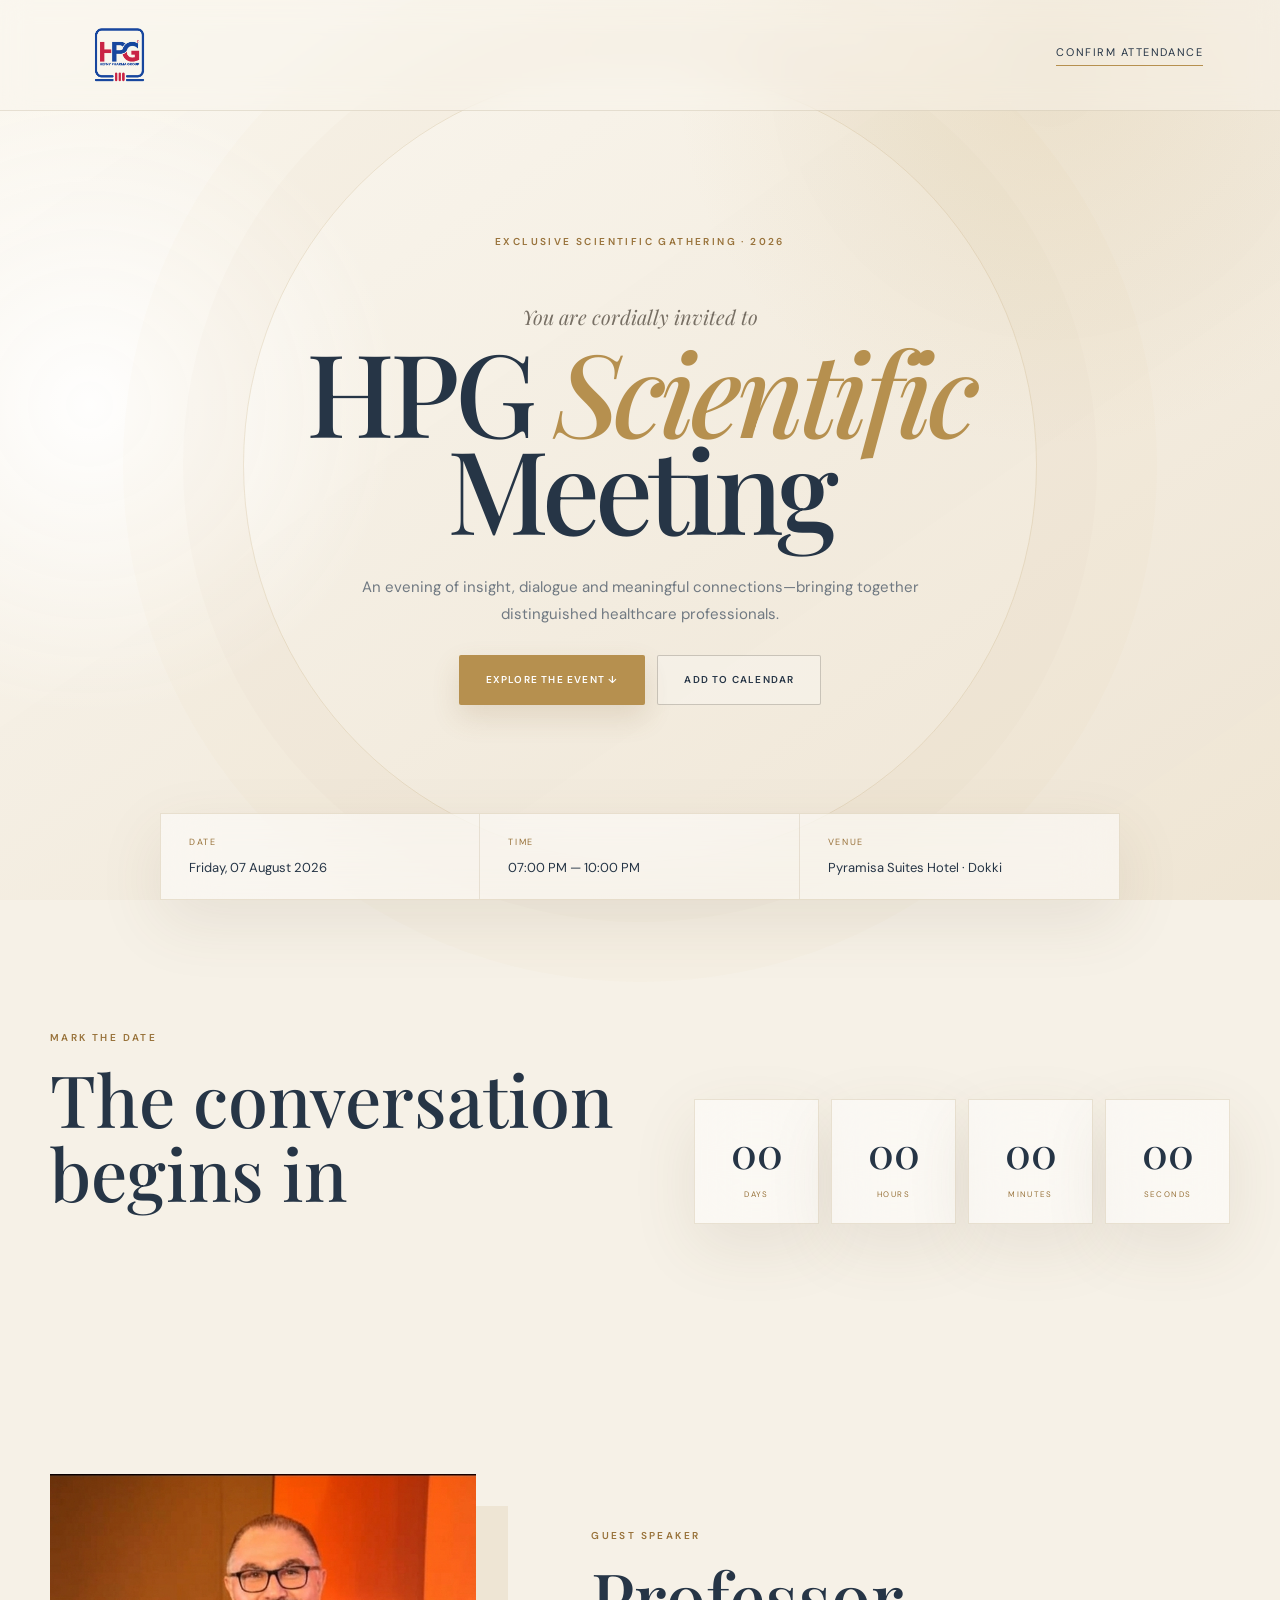
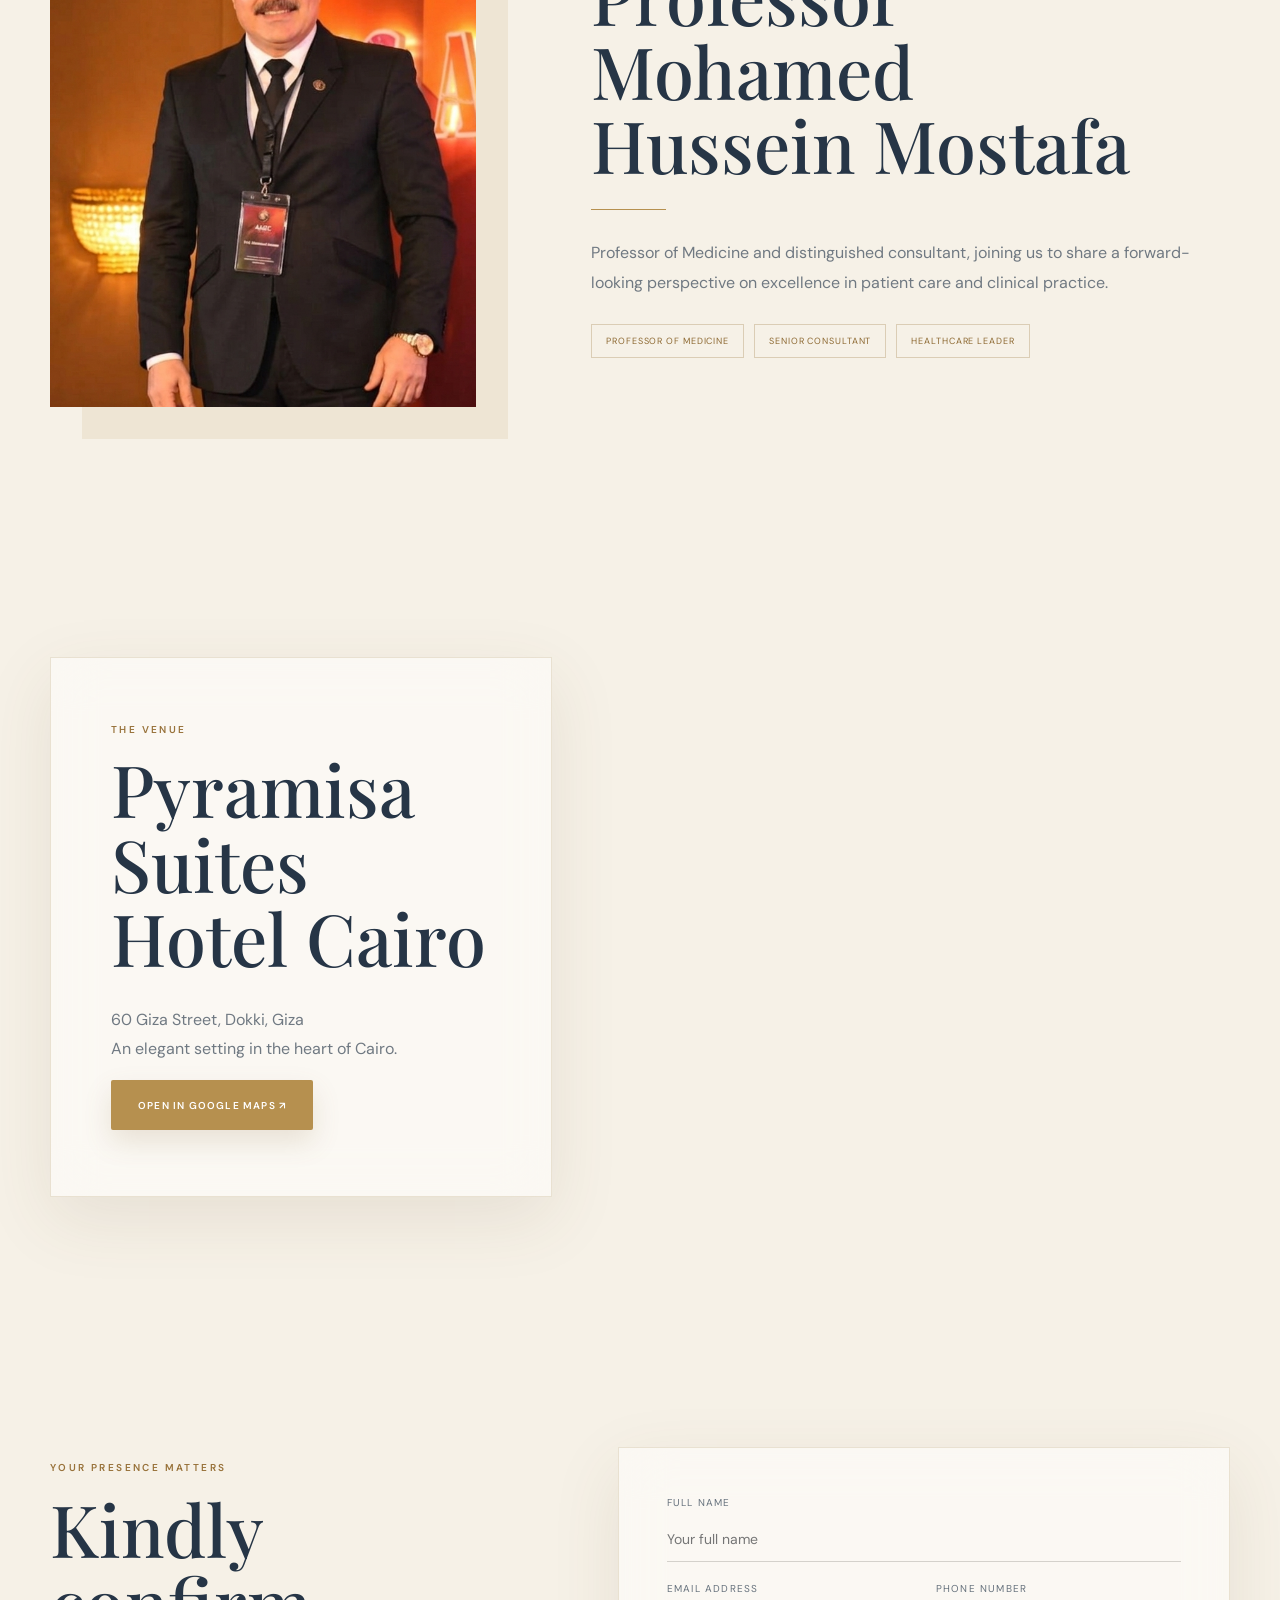
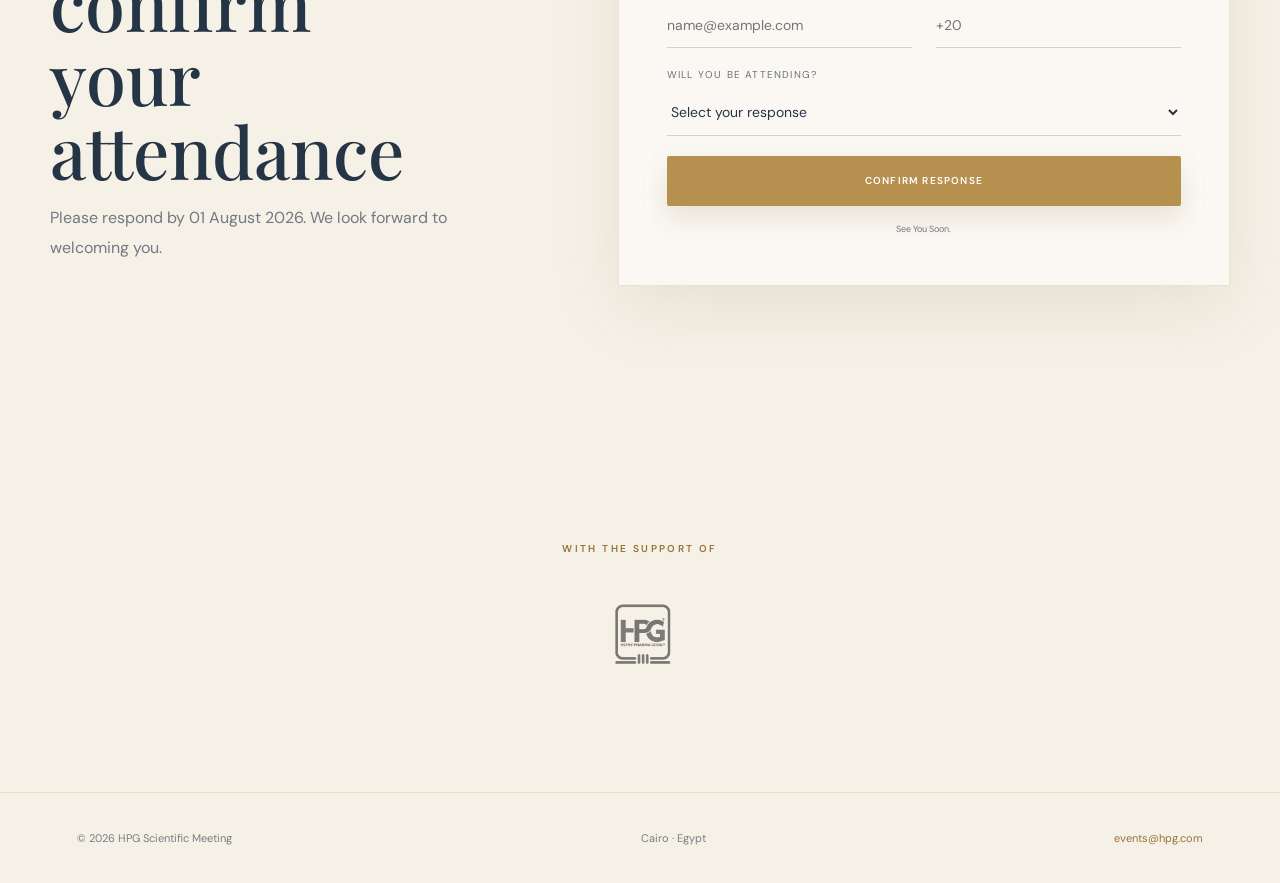
==== HPG-Scientific-Meeting/index.html @ b5c5532f "Add files via upload" ====
<!doctype html>
<html lang="en">
<head>
  <meta charset="UTF-8">
  <meta name="viewport" content="width=device-width,initial-scale=1">
  <meta name="description" content="HPG Scientific Meeting invitation">
  <title>HPG Scientific Meeting</title>
  <link rel="icon" href="assets/favicon.png">
  <link rel="preconnect" href="https://fonts.googleapis.com">
  <link rel="preconnect" href="https://fonts.gstatic.com" crossorigin>
  <link href="https://fonts.googleapis.com/css2?family=DM+Sans:wght@300;400;500;600&family=Playfair+Display:ital,wght@0,500;1,500&display=swap" rel="stylesheet">
  <link rel="stylesheet" href="style.css">
</head>
<body>
  <video autoplay muted loop playsinline id="bg-video" poster="assets/video-poster.jpg"><source src="assets/background.mp4" type="video/mp4"></video>
  <div class="page-wash"></div>

  <header class="navbar">
    <a class="brand" href="#top" aria-label="HPG home">
      <img src="assets/logo.png" class="logo" alt="HPG logo" onerror="this.hidden=true;this.nextElementSibling.hidden=false">
    </a>
    <a href="#rsvp" class="nav-link">Confirm attendance</a>
  </header>

  <main>
    <section class="hero" id="top">
      <div class="orb"></div>
      <p class="eyebrow reveal">Exclusive scientific gathering · 2026</p>
      <p class="invitation reveal">You are cordially invited to</p>
      <h1 class="reveal">HPG <em>Scientific</em><br>Meeting</h1>
      <p class="lead reveal">An evening of insight, dialogue and meaningful connections—bringing together distinguished healthcare professionals.</p>
      <div class="actions reveal">
        <a class="btn gold" href="#details">Explore the event ↓</a>
        <a class="btn outline" id="calendarLink" target="_blank" rel="noopener">Add to calendar</a>
      </div>
      <div class="event-strip glass reveal">
        <div><small>Date</small><strong>Friday, 07 August 2026</strong></div>
        <div><small>Time</small><strong>07:00 PM — 10:00 PM</strong></div>
        <div><small>Venue</small><strong>Pyramisa Suites Hotel · Dokki</strong></div>
      </div>
    </section>

    <section class="section countdown-wrap" id="details">
      <div><span class="kicker">Mark the date</span><h2>The conversation<br>begins in</h2></div>
      <div class="countdown" id="countdown" aria-label="Countdown to event">
        <div class="glass"><strong id="days">00</strong><small>Days</small></div>
        <div class="glass"><strong id="hours">00</strong><small>Hours</small></div>
        <div class="glass"><strong id="minutes">00</strong><small>Minutes</small></div>
        <div class="glass"><strong id="seconds">00</strong><small>Seconds</small></div>
      </div>
    </section>

    <section class="section speaker">
      <div class="portrait">
        <img src="assets/speaker.jpg" alt="Professor Mohamed Hussein Mostafa" onerror="this.hidden=true;this.nextElementSibling.hidden=false">
        <span hidden>MH</span>
      </div>
      <div>
        <span class="kicker">Guest speaker</span>
        <h2>Professor Mohamed<br>Hussein Mostafa</h2>
        <i class="gold-rule"></i>
        <p>Professor of Medicine and distinguished consultant, joining us to share a forward-looking perspective on excellence in patient care and clinical practice.</p>
        <div class="tags"><span>Professor of Medicine</span><span>Senior Consultant</span><span>Healthcare Leader</span></div>
      </div>
    </section>

    <section class="section venue">
      <div class="venue-copy glass">
        <span class="kicker">The venue</span><h2>Pyramisa Suites<br>Hotel Cairo</h2>
        <p>60 Giza Street, Dokki, Giza<br>An elegant setting in the heart of Cairo.</p>
        <a class="btn gold" target="_blank" rel="noopener" href="https://www.google.com/maps/search/?api=1&query=Pyramisa+Suites+Hotel+Dokki">Open in Google Maps ↗</a>
      </div>
      <iframe
  class="map"
  title="Pyramisa Suites Hotel Map"
  src="https://maps.google.com/maps?q=Pyramisa%20Suites%20Hotel%20Dokki&t=&z=15&ie=UTF8&iwloc=&output=embed"
  width="100%"
  height="540"
  style="border:0;"
  loading="lazy"
  referrerpolicy="no-referrer-when-downgrade"
  allowfullscreen>
</iframe>

    </section>

    <section class="section rsvp" id="rsvp">
      <div><span class="kicker">Your presence matters</span><h2>Kindly confirm<br>your attendance</h2><p>Please respond by 01 August 2026. We look forward to welcoming you.</p></div>
      <form class="glass" id="rsvpForm">
        <label>Full name<input name="name" required placeholder="Your full name"></label>
        <div class="form-row"><label>Email address<input name="email" type="email" required placeholder="name@example.com"></label><label>Phone number<input name="phone" type="tel" required placeholder="+20"></label></div>
        <label>Will you be attending?<select name="attendance" required><option value="" selected disabled>Select your response</option><option>Yes, I will attend</option><option>Unfortunately, I cannot attend</option></select></label>
        <button class="btn gold" type="submit">Confirm response</button>
        <p class="form-note" id="formMessage">See You Soon.</p>
      </form>
    </section>

    <section class="section sponsors">
      <span class="kicker">With the support of</span>
      <div><img src="assets/logo.png" alt="HPG"></div>
    </section>
  </main>

  <footer><span>© 2026 HPG Scientific Meeting</span><span>Cairo · Egypt</span><a href="mailto:events@hpg.com">events@hpg.com</a></footer>
  <script src="script.js"></script>
</body>
</html>
---- HPG-Scientific-Meeting/style.css ----
:root{--ink:#263546;--muted:#707982;--gold:#b6904f;--gold-dark:#98723a;--ivory:#f6f1e7;--cream:#ede4d4;--white:#fff}*{box-sizing:border-box}html{scroll-behavior:smooth}body{margin:0;background:var(--ivory);color:var(--ink);font-family:"DM Sans",sans-serif}a{text-decoration:none;color:inherit}button,input,select{font:inherit}#bg-video{position:fixed;inset:0;width:100%;height:100%;object-fit:cover;z-index:-3;opacity:.07;filter:sepia(.6) saturate(.5)}.page-wash{position:fixed;inset:0;z-index:-2;background:radial-gradient(circle at 82% 8%,rgba(202,174,119,.22),transparent 28%),radial-gradient(circle at 7% 45%,rgba(255,255,255,.9),transparent 24%),linear-gradient(145deg,rgba(251,248,241,.96),rgba(243,236,223,.97) 54%,rgba(238,228,211,.96))}.glass{background:rgba(255,255,255,.52);border:1px solid rgba(160,128,72,.2);box-shadow:0 22px 65px rgba(96,75,45,.1);backdrop-filter:blur(26px)}.navbar{position:absolute;z-index:5;top:0;left:0;width:100%;display:flex;align-items:center;justify-content:space-between;padding:26px clamp(20px,6vw,90px);border-bottom:1px solid rgba(116,88,45,.14);background:rgba(249,245,236,.48);backdrop-filter:blur(14px)}.brand{display:flex;align-items:center;gap:12px}.logo{height:58px;width:auto;transition:.4s}.logo:hover{transform:scale(1.05)}.logo-fallback{display:grid;place-items:center;width:48px;height:48px;background:var(--gold);color:white;font:26px "Playfair Display"}.brand b{display:block;font-size:18px;letter-spacing:.18em}.brand small{display:block;color:#7a7f83;font-size:8px;letter-spacing:.11em;text-transform:uppercase}.nav-link{font-size:11px;letter-spacing:.14em;text-transform:uppercase;border-bottom:1px solid var(--gold);padding-bottom:6px}.hero{position:relative;min-height:100vh;display:flex;align-items:center;justify-content:center;flex-direction:column;text-align:center;padding:140px 24px 110px}.orb{position:absolute;width:min(62vw,810px);height:min(62vw,810px);border:1px solid rgba(182,144,79,.2);border-radius:50%;box-shadow:0 0 0 60px rgba(182,144,79,.025),0 0 0 120px rgba(182,144,79,.018);pointer-events:none}.eyebrow,.kicker{color:var(--gold-dark);text-transform:uppercase;letter-spacing:.24em;font-size:10px;font-weight:600}.invitation{margin:45px 0 12px;color:#776f64;font:italic 20px "Playfair Display"}.hero h1,.section h2{font-family:"Playfair Display";font-weight:500}.hero h1{font-size:clamp(62px,9vw,128px);line-height:.84;letter-spacing:-.045em;margin:0}.hero h1 em{color:var(--gold);font-weight:500}.lead{max-width:640px;color:var(--muted);line-height:1.8;font-size:15px;margin:38px auto 27px}.actions{display:flex;gap:12px}.btn{display:inline-flex;align-items:center;justify-content:center;min-height:50px;padding:0 26px;border-radius:2px;border:1px solid transparent;text-transform:uppercase;letter-spacing:.12em;font-size:10px;font-weight:600;transition:.3s;cursor:pointer}.gold{background:var(--gold);color:#fff;box-shadow:0 12px 28px rgba(137,102,48,.16)}.gold:hover{background:var(--gold-dark);transform:translateY(-2px)}.outline{border-color:rgba(67,61,50,.25);background:rgba(255,255,255,.28)}.event-strip{position:absolute;bottom:0;display:grid;grid-template-columns:repeat(3,1fr);width:min(960px,calc(100% - 48px));text-align:left}.event-strip div{padding:22px 28px;border-right:1px solid rgba(137,106,60,.15)}.event-strip div:last-child{border:0}.event-strip small{display:block;color:var(--gold-dark);font-size:9px;letter-spacing:.18em;text-transform:uppercase;margin-bottom:8px}.event-strip strong{font-size:13px;font-weight:400}.section{position:relative;width:min(1180px,calc(100% - 48px));margin:auto;padding:125px 0}.section h2{font-size:clamp(44px,6vw,72px);line-height:1.03;margin:15px 0}.countdown-wrap{display:flex;justify-content:space-between;align-items:end;gap:50px}.countdown{display:grid;grid-template-columns:repeat(4,125px);gap:12px}.countdown>div{aspect-ratio:1;display:flex;align-items:center;justify-content:center;flex-direction:column}.countdown strong{font:500 42px "Playfair Display"}.countdown small{color:var(--gold-dark);text-transform:uppercase;letter-spacing:.17em;font-size:8px;margin-top:9px}.speaker{display:grid;grid-template-columns:.8fr 1.2fr;gap:9vw;align-items:center}.portrait{width:100%;aspect-ratio:4/5;background:linear-gradient(145deg,#f1e7d6,#d9c8aa);display:grid;place-items:center;overflow:hidden;box-shadow:32px 32px 0 rgba(182,144,79,.12)}.portrait img{width:100%;height:100%;object-fit:cover}.portrait span{font:100px "Playfair Display";color:rgba(120,91,45,.22)}.speaker p,.venue p,.rsvp p{color:var(--muted);line-height:1.85}.gold-rule{display:block;width:75px;height:1px;background:var(--gold);margin:28px 0}.tags{display:flex;gap:10px;flex-wrap:wrap;margin-top:27px}.tags span{border:1px solid rgba(151,113,55,.28);padding:10px 14px;color:#8d6932;font-size:9px;text-transform:uppercase;letter-spacing:.1em}.venue{display:grid;grid-template-columns:.85fr 1.15fr}.venue-copy{padding:60px;display:flex;align-items:flex-start;justify-content:center;flex-direction:column}.map{width:100%;min-height:540px;border:0;filter:grayscale(.55) sepia(.2) contrast(.82)}.rsvp{display:grid;grid-template-columns:.85fr 1.15fr;gap:9vw;align-items:center}.rsvp form{padding:48px}.rsvp label{display:block;color:#66717c;font-size:10px;text-transform:uppercase;letter-spacing:.12em;margin-bottom:20px}.rsvp input,.rsvp select{display:block;width:100%;margin-top:8px;border:0;border-bottom:1px solid rgba(72,69,61,.22);background:transparent;color:var(--ink);padding:13px 0;outline:none;text-transform:none;letter-spacing:0;font-size:14px}.rsvp input:focus,.rsvp select:focus{border-color:var(--gold)}.form-row{display:grid;grid-template-columns:1fr 1fr;gap:24px}.rsvp form .btn{width:100%}.form-note{text-align:center;font-size:9px!important;margin:15px 0 0}.sponsors{text-align:center}.sponsors>div{display:flex;align-items:center;justify-content:center;gap:55px;flex-wrap:wrap;margin-top:45px}.sponsors img{max-height:65px;max-width:160px;object-fit:contain;filter:grayscale(1);opacity:.7;transition:.3s}.sponsors img:hover{filter:none;opacity:1;transform:scale(1.06)}footer{border-top:1px solid rgba(116,88,45,.14);padding:38px clamp(20px,6vw,90px);display:flex;justify-content:space-between;color:#777d82;font-size:11px}footer a{color:var(--gold-dark)}.reveal{opacity:0;transform:translateY(24px);transition:opacity .8s ease,transform .8s ease}.reveal.visible{opacity:1;transform:none}
@media(max-width:900px){.countdown-wrap,.speaker,.rsvp{display:grid;grid-template-columns:1fr}.countdown{grid-template-columns:repeat(4,1fr)}.venue{grid-template-columns:1fr}.event-strip{grid-template-columns:1fr;position:relative;margin-top:50px}.event-strip div{border-right:0;border-bottom:1px solid rgba(137,106,60,.15)}.hero{padding-bottom:60px}.portrait{max-width:520px}.venue-copy{padding:44px}.map{min-height:400px}}
@media(max-width:600px){.navbar{padding:18px}.nav-link{display:none}.logo{height:45px}.hero h1{font-size:56px}.actions{flex-direction:column;width:100%;max-width:330px}.section{width:calc(100% - 36px);padding:85px 0}.countdown{gap:6px}.countdown strong{font-size:29px}.countdown>div{aspect-ratio:.82}.section h2{font-size:41px}.venue-copy,.rsvp form{padding:29px}.form-row{grid-template-columns:1fr;gap:0}footer{flex-direction:column;gap:16px}.event-strip{width:100%}}
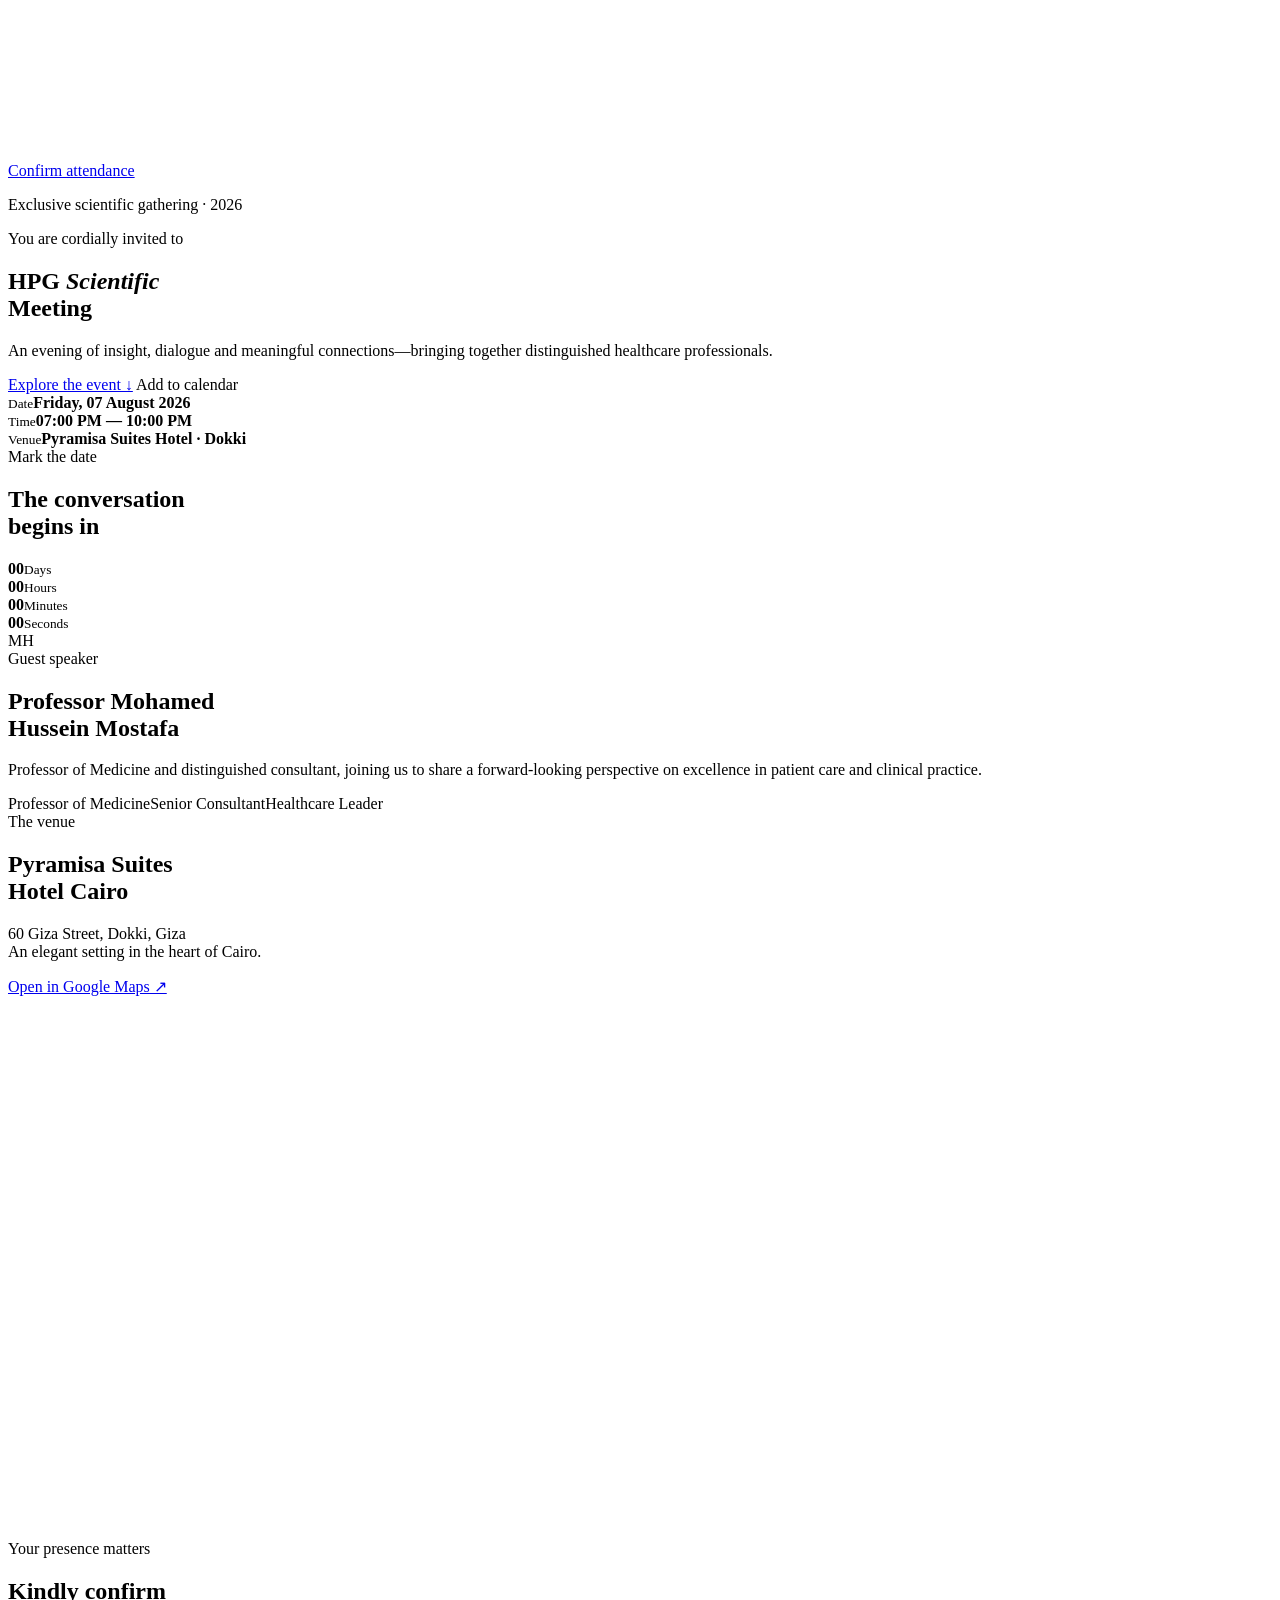
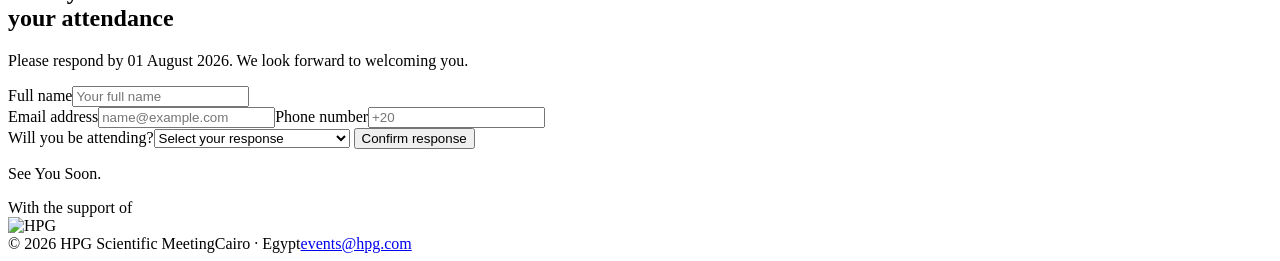
==== commit 1cfceba4: "Update index.html" ====
--- a/HPG-Scientific-Meeting/index.html
+++ b/HPG-Scientific-Meeting/index.html
@@ -1,6 +1,7 @@
 <!doctype html>
 <html lang="en">
 <head>
+  <base href="./HPG-Scientific-Meeting/">
   <meta charset="UTF-8">
   <meta name="viewport" content="width=device-width,initial-scale=1">
   <meta name="description" content="HPG Scientific Meeting invitation">
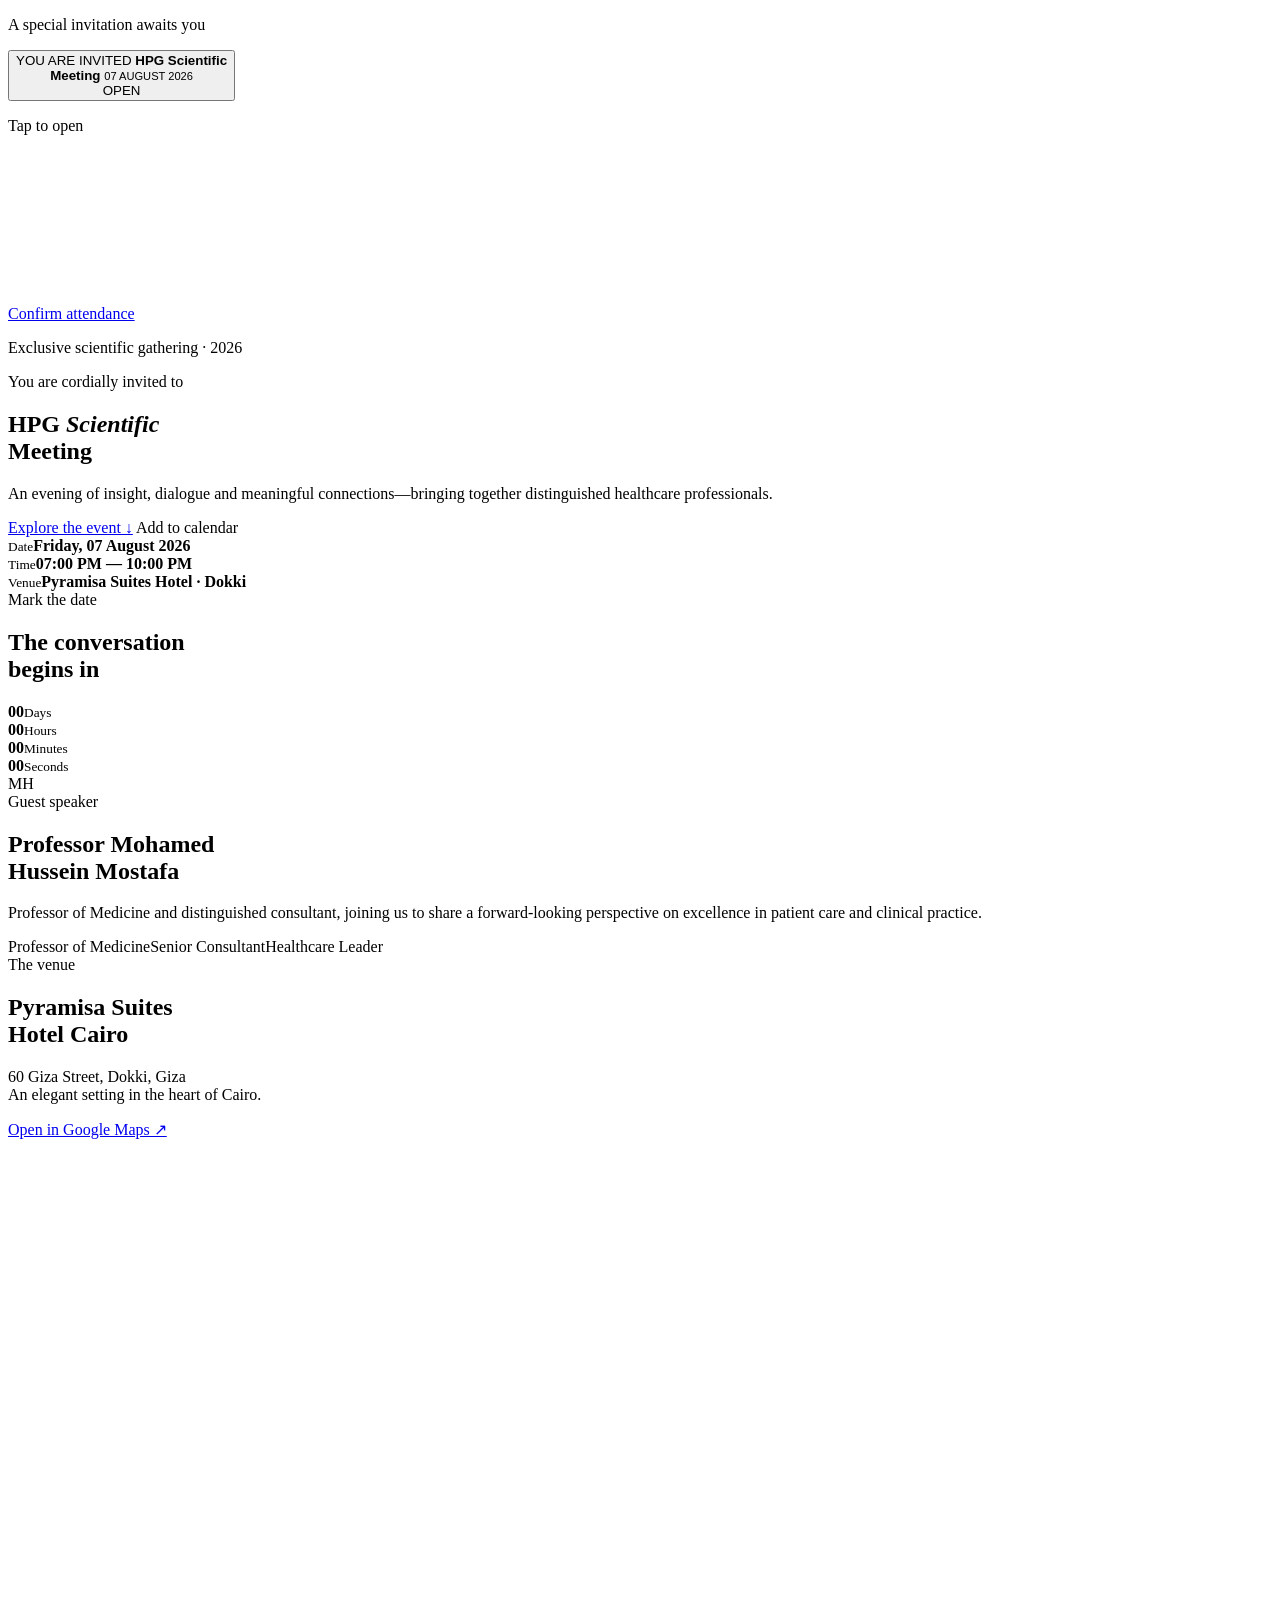
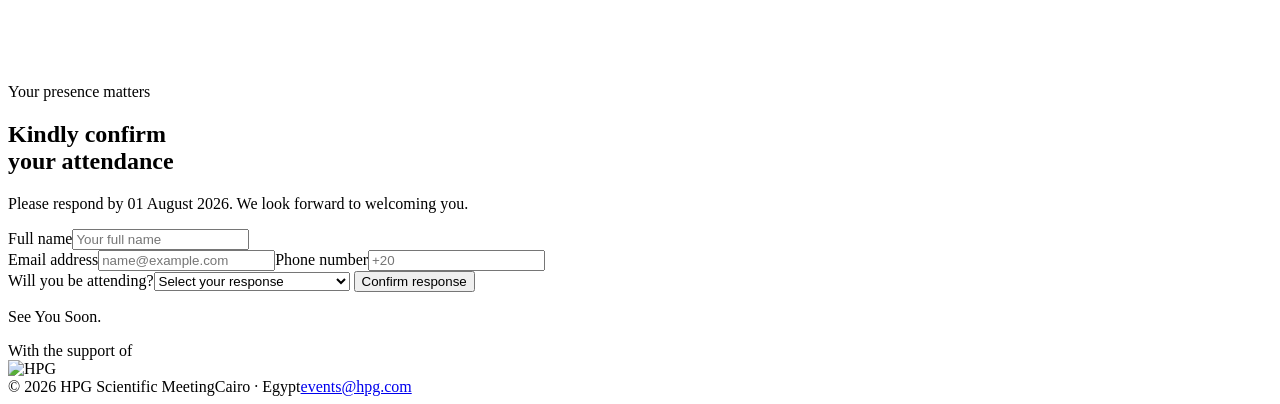
==== commit 62d4d01e: "Update index.html" ====
--- a/HPG-Scientific-Meeting/index.html
+++ b/HPG-Scientific-Meeting/index.html
@@ -12,15 +12,59 @@
   <link href="https://fonts.googleapis.com/css2?family=DM+Sans:wght@300;400;500;600&family=Playfair+Display:ital,wght@0,500;1,500&display=swap" rel="stylesheet">
   <link rel="stylesheet" href="style.css">
 </head>
-<body>
+<body class="intro-locked">
+  <!-- Envelope Intro -->
+<div class="envelope-intro" id="envelopeIntro">
+
+  <div class="intro-glow"></div>
+
+  <p class="intro-caption">A special invitation awaits you</p>
+
+  <button
+    class="envelope-button"
+    id="openInvitation"
+    type="button"
+    aria-label="Open invitation">
+
+    <div class="envelope">
+
+      <div class="envelope-back"></div>
+
+      <div class="invitation-card">
+        <span>YOU ARE INVITED</span>
+
+        <strong>
+          HPG Scientific<br>
+          Meeting
+        </strong>
+
+        <small>07 AUGUST 2026</small>
+      </div>
+
+      <div class="envelope-left"></div>
+      <div class="envelope-right"></div>
+      <div class="envelope-bottom"></div>
+      <div class="envelope-flap"></div>
+
+      <div class="wax-seal">
+        <span>OPEN</span>
+      </div>
+
+    </div>
+
+  </button>
+
+  <p class="open-hint">Tap to open</p>
+
+</div>
   <video autoplay muted loop playsinline id="bg-video" poster="assets/video-poster.jpg"><source src="assets/background.mp4" type="video/mp4"></video>
   <div class="page-wash"></div>
 
   <header class="navbar">
-    <a class="brand" href="#top" aria-label="HPG home">
+    <a class="brand" href="/scientific-meeting-HPG/#top" aria-label="HPG home">
       <img src="assets/logo.png" class="logo" alt="HPG logo" onerror="this.hidden=true;this.nextElementSibling.hidden=false">
     </a>
-    <a href="#rsvp" class="nav-link">Confirm attendance</a>
+    <a href="/scientific-meeting-HPG/#rsvp" class="nav-link">Confirm attendance</a>
   </header>
 
   <main>
@@ -31,7 +75,7 @@
       <h1 class="reveal">HPG <em>Scientific</em><br>Meeting</h1>
       <p class="lead reveal">An evening of insight, dialogue and meaningful connections—bringing together distinguished healthcare professionals.</p>
       <div class="actions reveal">
-        <a class="btn gold" href="#details">Explore the event ↓</a>
+        <a class="btn gold" href="/scientific-meeting-HPG/#details">Explore the event ↓</a>
         <a class="btn outline" id="calendarLink" target="_blank" rel="noopener">Add to calendar</a>
       </div>
       <div class="event-strip glass reveal">
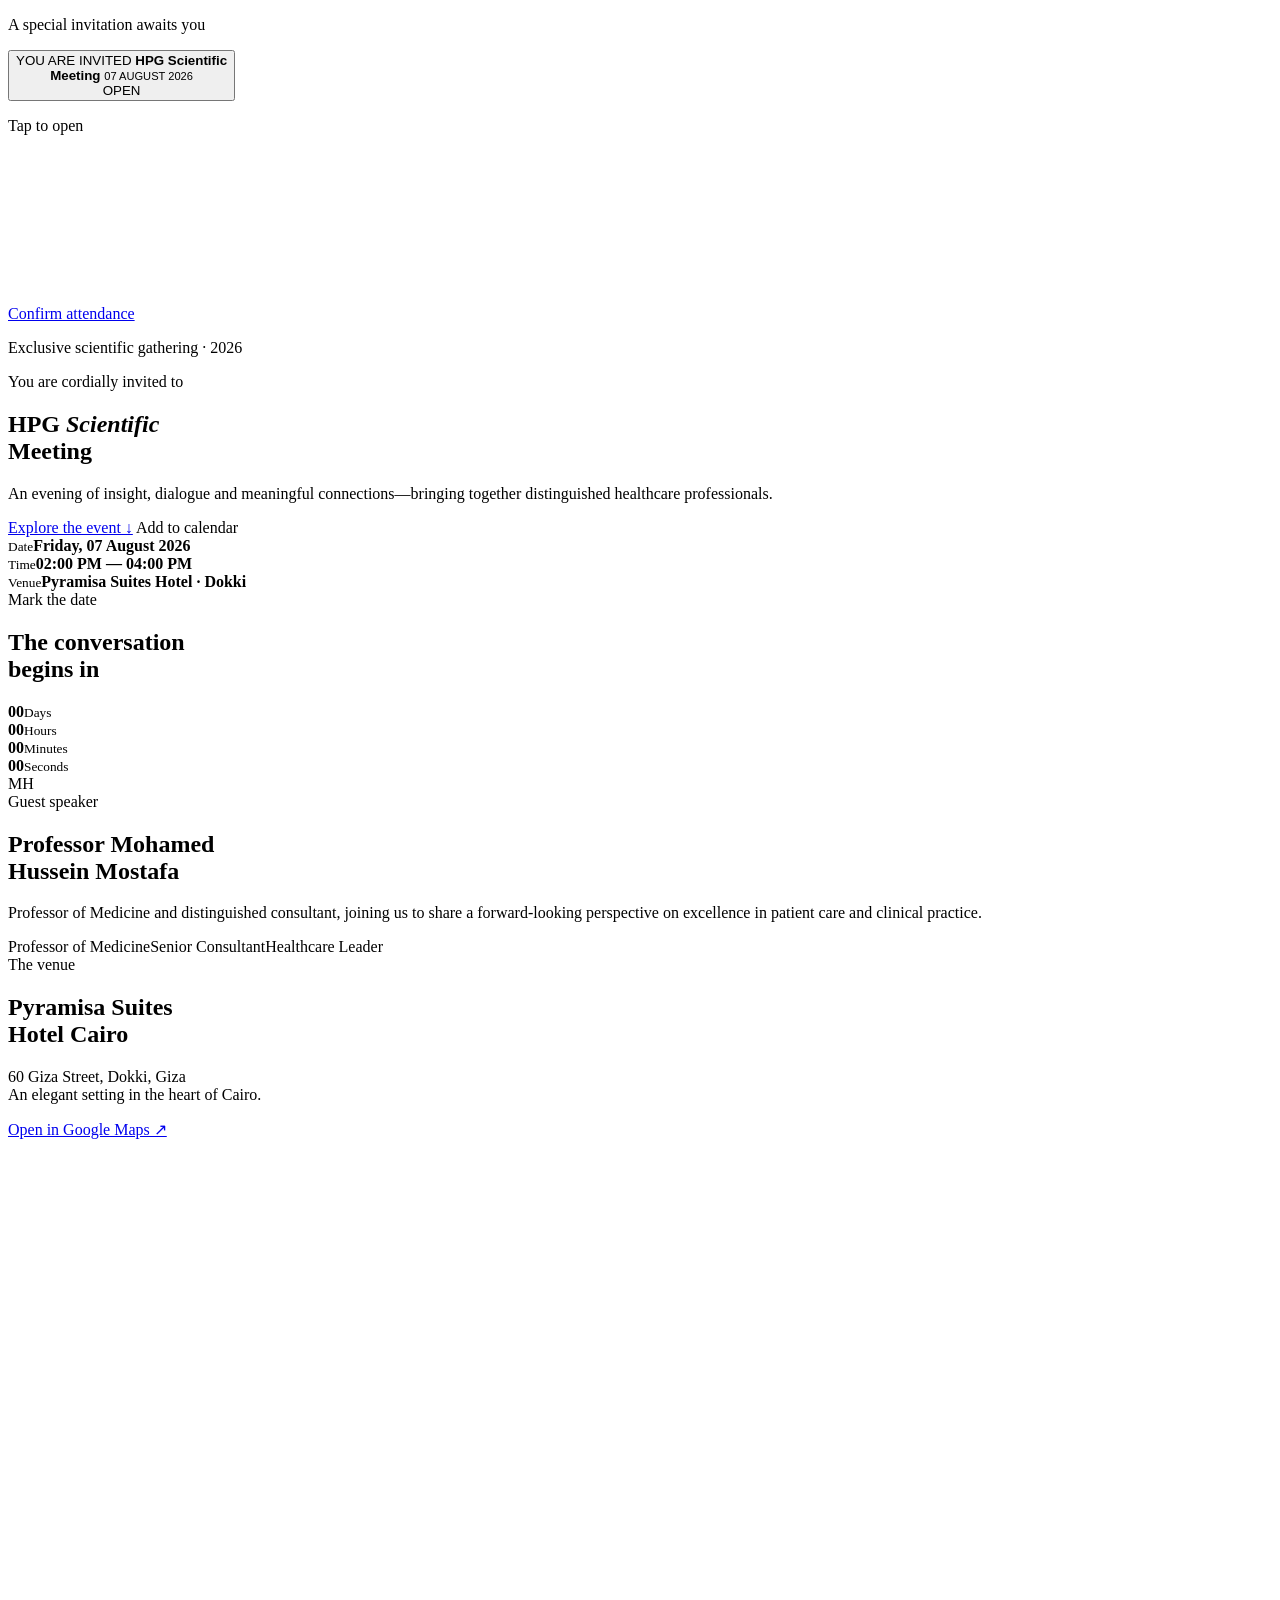
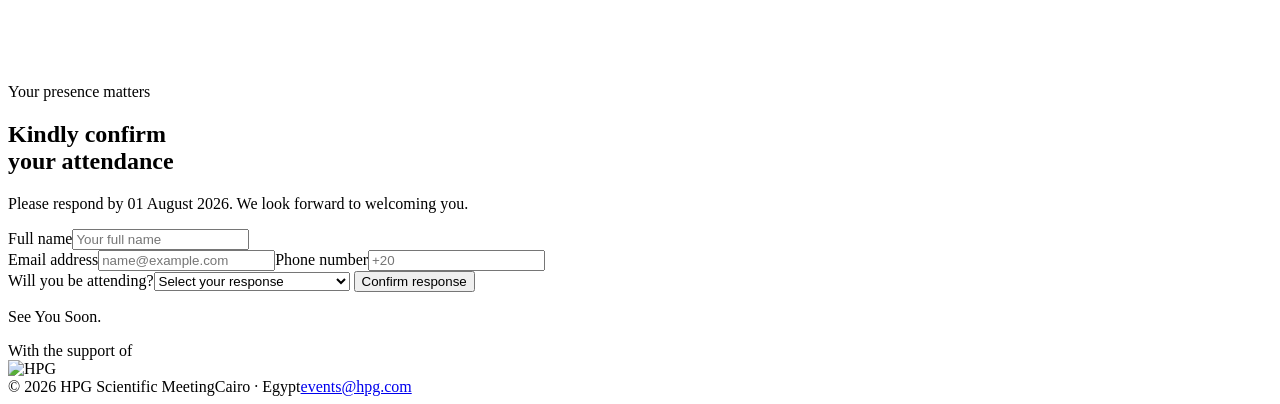
==== commit 22e0c256: "Update index.html" ====
--- a/HPG-Scientific-Meeting/index.html
+++ b/HPG-Scientific-Meeting/index.html
@@ -80,7 +80,7 @@
       </div>
       <div class="event-strip glass reveal">
         <div><small>Date</small><strong>Friday, 07 August 2026</strong></div>
-        <div><small>Time</small><strong>07:00 PM — 10:00 PM</strong></div>
+        <div><small>Time</small><strong>02:00 PM — 04:00 PM</strong></div>
         <div><small>Venue</small><strong>Pyramisa Suites Hotel · Dokki</strong></div>
       </div>
     </section>
--- a/HPG-Scientific-Meeting/style.css
+++ b/HPG-Scientific-Meeting/style.css
@@ -1,3 +1,462 @@
 :root{--ink:#263546;--muted:#707982;--gold:#b6904f;--gold-dark:#98723a;--ivory:#f6f1e7;--cream:#ede4d4;--white:#fff}*{box-sizing:border-box}html{scroll-behavior:smooth}body{margin:0;background:var(--ivory);color:var(--ink);font-family:"DM Sans",sans-serif}a{text-decoration:none;color:inherit}button,input,select{font:inherit}#bg-video{position:fixed;inset:0;width:100%;height:100%;object-fit:cover;z-index:-3;opacity:.07;filter:sepia(.6) saturate(.5)}.page-wash{position:fixed;inset:0;z-index:-2;background:radial-gradient(circle at 82% 8%,rgba(202,174,119,.22),transparent 28%),radial-gradient(circle at 7% 45%,rgba(255,255,255,.9),transparent 24%),linear-gradient(145deg,rgba(251,248,241,.96),rgba(243,236,223,.97) 54%,rgba(238,228,211,.96))}.glass{background:rgba(255,255,255,.52);border:1px solid rgba(160,128,72,.2);box-shadow:0 22px 65px rgba(96,75,45,.1);backdrop-filter:blur(26px)}.navbar{position:absolute;z-index:5;top:0;left:0;width:100%;display:flex;align-items:center;justify-content:space-between;padding:26px clamp(20px,6vw,90px);border-bottom:1px solid rgba(116,88,45,.14);background:rgba(249,245,236,.48);backdrop-filter:blur(14px)}.brand{display:flex;align-items:center;gap:12px}.logo{height:58px;width:auto;transition:.4s}.logo:hover{transform:scale(1.05)}.logo-fallback{display:grid;place-items:center;width:48px;height:48px;background:var(--gold);color:white;font:26px "Playfair Display"}.brand b{display:block;font-size:18px;letter-spacing:.18em}.brand small{display:block;color:#7a7f83;font-size:8px;letter-spacing:.11em;text-transform:uppercase}.nav-link{font-size:11px;letter-spacing:.14em;text-transform:uppercase;border-bottom:1px solid var(--gold);padding-bottom:6px}.hero{position:relative;min-height:100vh;display:flex;align-items:center;justify-content:center;flex-direction:column;text-align:center;padding:140px 24px 110px}.orb{position:absolute;width:min(62vw,810px);height:min(62vw,810px);border:1px solid rgba(182,144,79,.2);border-radius:50%;box-shadow:0 0 0 60px rgba(182,144,79,.025),0 0 0 120px rgba(182,144,79,.018);pointer-events:none}.eyebrow,.kicker{color:var(--gold-dark);text-transform:uppercase;letter-spacing:.24em;font-size:10px;font-weight:600}.invitation{margin:45px 0 12px;color:#776f64;font:italic 20px "Playfair Display"}.hero h1,.section h2{font-family:"Playfair Display";font-weight:500}.hero h1{font-size:clamp(62px,9vw,128px);line-height:.84;letter-spacing:-.045em;margin:0}.hero h1 em{color:var(--gold);font-weight:500}.lead{max-width:640px;color:var(--muted);line-height:1.8;font-size:15px;margin:38px auto 27px}.actions{display:flex;gap:12px}.btn{display:inline-flex;align-items:center;justify-content:center;min-height:50px;padding:0 26px;border-radius:2px;border:1px solid transparent;text-transform:uppercase;letter-spacing:.12em;font-size:10px;font-weight:600;transition:.3s;cursor:pointer}.gold{background:var(--gold);color:#fff;box-shadow:0 12px 28px rgba(137,102,48,.16)}.gold:hover{background:var(--gold-dark);transform:translateY(-2px)}.outline{border-color:rgba(67,61,50,.25);background:rgba(255,255,255,.28)}.event-strip{position:absolute;bottom:0;display:grid;grid-template-columns:repeat(3,1fr);width:min(960px,calc(100% - 48px));text-align:left}.event-strip div{padding:22px 28px;border-right:1px solid rgba(137,106,60,.15)}.event-strip div:last-child{border:0}.event-strip small{display:block;color:var(--gold-dark);font-size:9px;letter-spacing:.18em;text-transform:uppercase;margin-bottom:8px}.event-strip strong{font-size:13px;font-weight:400}.section{position:relative;width:min(1180px,calc(100% - 48px));margin:auto;padding:125px 0}.section h2{font-size:clamp(44px,6vw,72px);line-height:1.03;margin:15px 0}.countdown-wrap{display:flex;justify-content:space-between;align-items:end;gap:50px}.countdown{display:grid;grid-template-columns:repeat(4,125px);gap:12px}.countdown>div{aspect-ratio:1;display:flex;align-items:center;justify-content:center;flex-direction:column}.countdown strong{font:500 42px "Playfair Display"}.countdown small{color:var(--gold-dark);text-transform:uppercase;letter-spacing:.17em;font-size:8px;margin-top:9px}.speaker{display:grid;grid-template-columns:.8fr 1.2fr;gap:9vw;align-items:center}.portrait{width:100%;aspect-ratio:4/5;background:linear-gradient(145deg,#f1e7d6,#d9c8aa);display:grid;place-items:center;overflow:hidden;box-shadow:32px 32px 0 rgba(182,144,79,.12)}.portrait img{width:100%;height:100%;object-fit:cover}.portrait span{font:100px "Playfair Display";color:rgba(120,91,45,.22)}.speaker p,.venue p,.rsvp p{color:var(--muted);line-height:1.85}.gold-rule{display:block;width:75px;height:1px;background:var(--gold);margin:28px 0}.tags{display:flex;gap:10px;flex-wrap:wrap;margin-top:27px}.tags span{border:1px solid rgba(151,113,55,.28);padding:10px 14px;color:#8d6932;font-size:9px;text-transform:uppercase;letter-spacing:.1em}.venue{display:grid;grid-template-columns:.85fr 1.15fr}.venue-copy{padding:60px;display:flex;align-items:flex-start;justify-content:center;flex-direction:column}.map{width:100%;min-height:540px;border:0;filter:grayscale(.55) sepia(.2) contrast(.82)}.rsvp{display:grid;grid-template-columns:.85fr 1.15fr;gap:9vw;align-items:center}.rsvp form{padding:48px}.rsvp label{display:block;color:#66717c;font-size:10px;text-transform:uppercase;letter-spacing:.12em;margin-bottom:20px}.rsvp input,.rsvp select{display:block;width:100%;margin-top:8px;border:0;border-bottom:1px solid rgba(72,69,61,.22);background:transparent;color:var(--ink);padding:13px 0;outline:none;text-transform:none;letter-spacing:0;font-size:14px}.rsvp input:focus,.rsvp select:focus{border-color:var(--gold)}.form-row{display:grid;grid-template-columns:1fr 1fr;gap:24px}.rsvp form .btn{width:100%}.form-note{text-align:center;font-size:9px!important;margin:15px 0 0}.sponsors{text-align:center}.sponsors>div{display:flex;align-items:center;justify-content:center;gap:55px;flex-wrap:wrap;margin-top:45px}.sponsors img{max-height:65px;max-width:160px;object-fit:contain;filter:grayscale(1);opacity:.7;transition:.3s}.sponsors img:hover{filter:none;opacity:1;transform:scale(1.06)}footer{border-top:1px solid rgba(116,88,45,.14);padding:38px clamp(20px,6vw,90px);display:flex;justify-content:space-between;color:#777d82;font-size:11px}footer a{color:var(--gold-dark)}.reveal{opacity:0;transform:translateY(24px);transition:opacity .8s ease,transform .8s ease}.reveal.visible{opacity:1;transform:none}
 @media(max-width:900px){.countdown-wrap,.speaker,.rsvp{display:grid;grid-template-columns:1fr}.countdown{grid-template-columns:repeat(4,1fr)}.venue{grid-template-columns:1fr}.event-strip{grid-template-columns:1fr;position:relative;margin-top:50px}.event-strip div{border-right:0;border-bottom:1px solid rgba(137,106,60,.15)}.hero{padding-bottom:60px}.portrait{max-width:520px}.venue-copy{padding:44px}.map{min-height:400px}}
 @media(max-width:600px){.navbar{padding:18px}.nav-link{display:none}.logo{height:45px}.hero h1{font-size:56px}.actions{flex-direction:column;width:100%;max-width:330px}.section{width:calc(100% - 36px);padding:85px 0}.countdown{gap:6px}.countdown strong{font-size:29px}.countdown>div{aspect-ratio:.82}.section h2{font-size:41px}.venue-copy,.rsvp form{padding:29px}.form-row{grid-template-columns:1fr;gap:0}footer{flex-direction:column;gap:16px}.event-strip{width:100%}}
+/* ========================================
+   ENVELOPE OPENING INTRO
+======================================== */
+
+body.intro-locked {
+  overflow: hidden;
+}
+
+.envelope-intro {
+  position: fixed;
+  inset: 0;
+  z-index: 99999;
+
+  display: flex;
+  align-items: center;
+  justify-content: center;
+  flex-direction: column;
+
+  min-height: 100vh;
+  padding: 30px;
+
+  overflow: hidden;
+
+  background:
+    radial-gradient(
+      circle at 50% 45%,
+      rgba(255, 255, 255, 0.96),
+      transparent 38%
+    ),
+    linear-gradient(
+      145deg,
+      #fbf8f1 0%,
+      #f3ecdf 55%,
+      #e8dbc5 100%
+    );
+
+  transition:
+    opacity 1s ease,
+    visibility 1s ease;
+}
+
+.envelope-intro.intro-finished {
+  opacity: 0;
+  visibility: hidden;
+  pointer-events: none;
+}
+
+.intro-glow {
+  position: absolute;
+
+  width: 550px;
+  height: 550px;
+
+  border-radius: 50%;
+
+  background: rgba(194, 151, 79, 0.15);
+  filter: blur(90px);
+
+  animation: introGlow 3s ease-in-out infinite alternate;
+}
+
+.intro-caption {
+  position: relative;
+  z-index: 3;
+
+  margin: 0 0 45px;
+
+  color: #9a743b;
+
+  font-size: 11px;
+  font-weight: 600;
+
+  text-transform: uppercase;
+  letter-spacing: 0.28em;
+
+  text-align: center;
+}
+
+.envelope-button {
+  position: relative;
+  z-index: 3;
+
+  width: min(560px, 88vw);
+  aspect-ratio: 1.55;
+
+  padding: 0;
+
+  border: 0;
+  outline: 0;
+
+  background: transparent;
+
+  cursor: pointer;
+
+  perspective: 1400px;
+
+  -webkit-tap-highlight-color: transparent;
+}
+
+.envelope {
+  position: relative;
+
+  width: 100%;
+  height: 100%;
+
+  filter: drop-shadow(0 35px 35px rgba(80, 57, 26, 0.2));
+
+  transition: transform 0.5s ease;
+}
+
+.envelope-button:hover .envelope {
+  transform: translateY(-7px);
+}
+
+.envelope-back {
+  position: absolute;
+  inset: 0;
+
+  border: 1px solid rgba(153, 113, 54, 0.2);
+  border-radius: 5px;
+
+  background:
+    linear-gradient(
+      135deg,
+      rgba(255, 255, 255, 0.7),
+      rgba(226, 211, 185, 0.7)
+    ),
+    #eee4d3;
+}
+
+.invitation-card {
+  position: absolute;
+
+  z-index: 2;
+
+  left: 7%;
+  bottom: 5%;
+
+  width: 86%;
+  height: 86%;
+
+  display: flex;
+  align-items: center;
+  justify-content: center;
+  flex-direction: column;
+
+  padding: 30px;
+
+  border: 1px solid rgba(166, 125, 63, 0.25);
+
+  background:
+    radial-gradient(
+      circle at center,
+      rgba(255, 255, 255, 0.95),
+      rgba(247, 240, 226, 0.95)
+    );
+
+  box-shadow: 0 12px 35px rgba(87, 63, 31, 0.13);
+
+  transform: translateY(3%);
+  transition:
+    transform 1.25s cubic-bezier(0.22, 1, 0.36, 1),
+    box-shadow 1s ease;
+}
+
+.invitation-card::before {
+  content: "";
+
+  position: absolute;
+  inset: 13px;
+
+  border: 1px solid rgba(176, 135, 70, 0.25);
+
+  pointer-events: none;
+}
+
+.invitation-card span {
+  color: #a47d3f;
+
+  font-size: 9px;
+  font-weight: 600;
+
+  letter-spacing: 0.28em;
+}
+
+.invitation-card strong {
+  margin: 22px 0;
+
+  color: #263546;
+
+  font-family: "Playfair Display", Georgia, serif;
+  font-size: clamp(28px, 5vw, 49px);
+  font-weight: 500;
+  line-height: 0.95;
+
+  text-align: center;
+}
+
+.invitation-card small {
+  color: #807567;
+
+  font-size: 9px;
+  letter-spacing: 0.22em;
+}
+
+.envelope-left,
+.envelope-right,
+.envelope-bottom {
+  position: absolute;
+  z-index: 4;
+
+  inset: 0;
+
+  border-radius: 5px;
+
+  pointer-events: none;
+}
+
+.envelope-left {
+  clip-path: polygon(0 0, 52% 52%, 0 100%);
+
+  background:
+    linear-gradient(
+      125deg,
+      #f8f2e7,
+      #e7dbc7
+    );
+}
+
+.envelope-right {
+  clip-path: polygon(100% 0, 48% 52%, 100% 100%);
+
+  background:
+    linear-gradient(
+      225deg,
+      #f7f0e4,
+      #dfd0b8
+    );
+}
+
+.envelope-bottom {
+  clip-path: polygon(0 100%, 50% 47%, 100% 100%);
+
+  background:
+    linear-gradient(
+      0deg,
+      #f2e8d8,
+      #e9dcc8
+    );
+}
+
+.envelope-flap {
+  position: absolute;
+
+  z-index: 6;
+
+  top: 0;
+  left: 0;
+
+  width: 100%;
+  height: 58%;
+
+  clip-path: polygon(0 0, 100% 0, 50% 100%);
+
+  background:
+    linear-gradient(
+      180deg,
+      #faf5ec 0%,
+      #e6d7bf 100%
+    );
+
+  border-top: 1px solid rgba(153, 113, 54, 0.14);
+
+  transform-origin: top center;
+
+  transition:
+    transform 1s cubic-bezier(0.65, 0, 0.35, 1),
+    z-index 0s linear 0.5s;
+}
+
+.wax-seal {
+  position: absolute;
+
+  z-index: 8;
+
+  top: 49%;
+  left: 50%;
+
+  width: 92px;
+  height: 92px;
+
+  display: flex;
+  align-items: center;
+  justify-content: center;
+
+  border-radius: 50%;
+
+  background:
+    radial-gradient(
+      circle at 35% 30%,
+      #d8b86f 0%,
+      #b88a3e 35%,
+      #8e6429 75%,
+      #674315 100%
+    );
+
+  border: 5px double rgba(255, 230, 170, 0.55);
+
+  box-shadow:
+    0 8px 18px rgba(78, 48, 13, 0.3),
+    inset 0 3px 8px rgba(255, 241, 194, 0.4);
+
+  color: #fff6dc;
+
+  transform: translate(-50%, -50%);
+
+  transition:
+    transform 0.6s cubic-bezier(0.34, 1.56, 0.64, 1),
+    opacity 0.45s ease;
+}
+
+.wax-seal::before {
+  content: "";
+
+  position: absolute;
+  inset: 7px;
+
+  border: 1px solid rgba(255, 242, 203, 0.6);
+  border-radius: 50%;
+}
+
+.wax-seal span {
+  position: relative;
+  z-index: 2;
+
+  font-size: 11px;
+  font-weight: 600;
+
+  letter-spacing: 0.16em;
+}
+
+.open-hint {
+  position: relative;
+  z-index: 3;
+
+  margin: 35px 0 0;
+
+  color: #7d7469;
+
+  font-family: "Playfair Display", Georgia, serif;
+  font-size: 15px;
+  font-style: italic;
+
+  animation: hintPulse 1.7s ease-in-out infinite;
+}
+
+/* Opening animation */
+
+.envelope-intro.opening .wax-seal {
+  opacity: 0;
+
+  transform:
+    translate(-50%, -50%)
+    scale(1.5)
+    rotate(15deg);
+}
+
+.envelope-intro.opening .envelope-flap {
+  z-index: 1;
+
+  transform: rotateX(180deg);
+}
+
+.envelope-intro.opening .invitation-card {
+  z-index: 7;
+
+  transform: translateY(-62%);
+
+  box-shadow: 0 35px 55px rgba(87, 63, 31, 0.18);
+}
+
+.envelope-intro.opening .open-hint,
+.envelope-intro.opening .intro-caption {
+  opacity: 0;
+
+  transition: opacity 0.4s ease;
+}
+
+@keyframes hintPulse {
+  0%,
+  100% {
+    opacity: 0.45;
+    transform: translateY(0);
+  }
+
+  50% {
+    opacity: 1;
+    transform: translateY(-4px);
+  }
+}
+
+@keyframes introGlow {
+  from {
+    transform: scale(0.9);
+    opacity: 0.5;
+  }
+
+  to {
+    transform: scale(1.15);
+    opacity: 1;
+  }
+}
+
+@media (max-width: 600px) {
+  .envelope-intro {
+    padding: 20px;
+  }
+
+  .intro-caption {
+    margin-bottom: 35px;
+    font-size: 9px;
+  }
+
+  .envelope-button {
+    width: 94vw;
+  }
+
+  .wax-seal {
+    width: 76px;
+    height: 76px;
+  }
+
+  .wax-seal span {
+    font-size: 9px;
+  }
+
+  .invitation-card {
+    padding: 18px;
+  }
+
+  .invitation-card strong {
+    margin: 15px 0;
+    font-size: clamp(25px, 9vw, 40px);
+  }
+}
+
+@media (prefers-reduced-motion: reduce) {
+  .envelope-flap,
+  .wax-seal,
+  .invitation-card,
+  .envelope-intro {
+    transition-duration: 0.01ms;
+  }
+
+  .open-hint,
+  .intro-glow {
+    animation: none;
+  }
+}
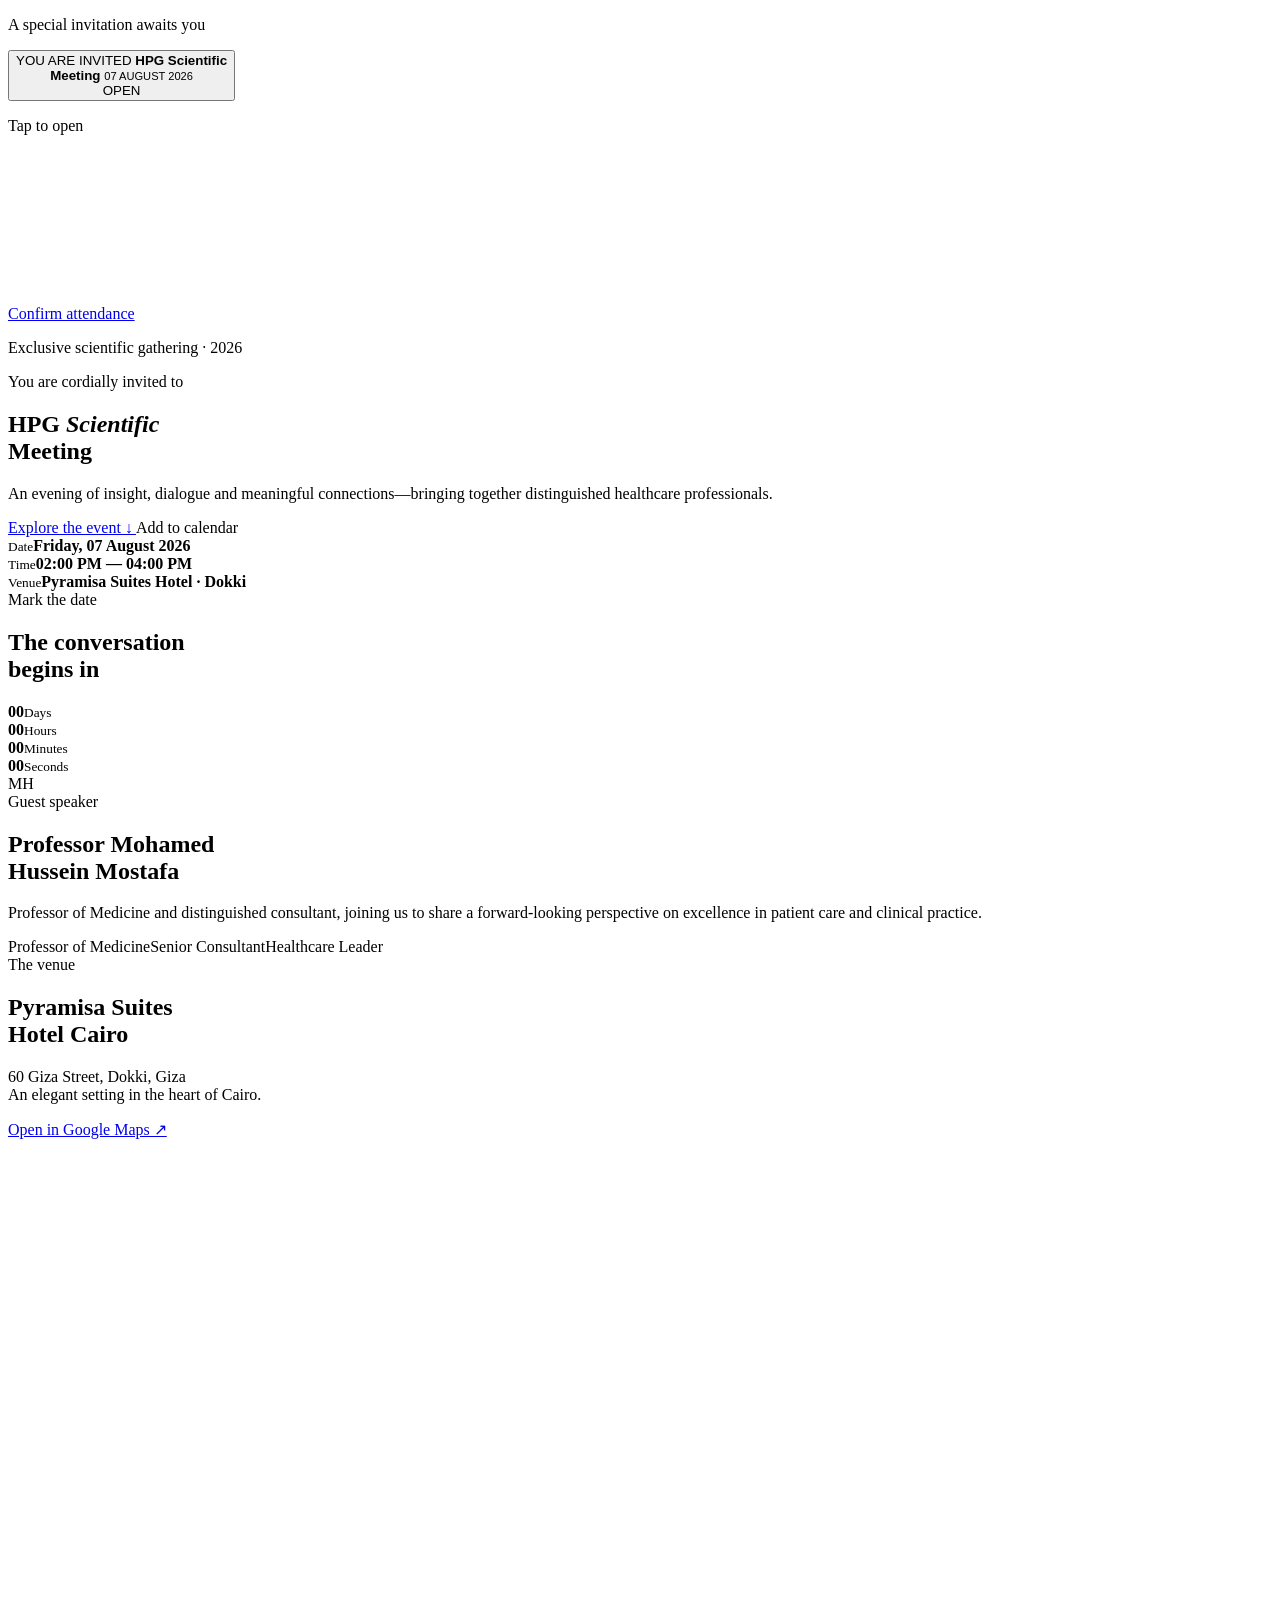
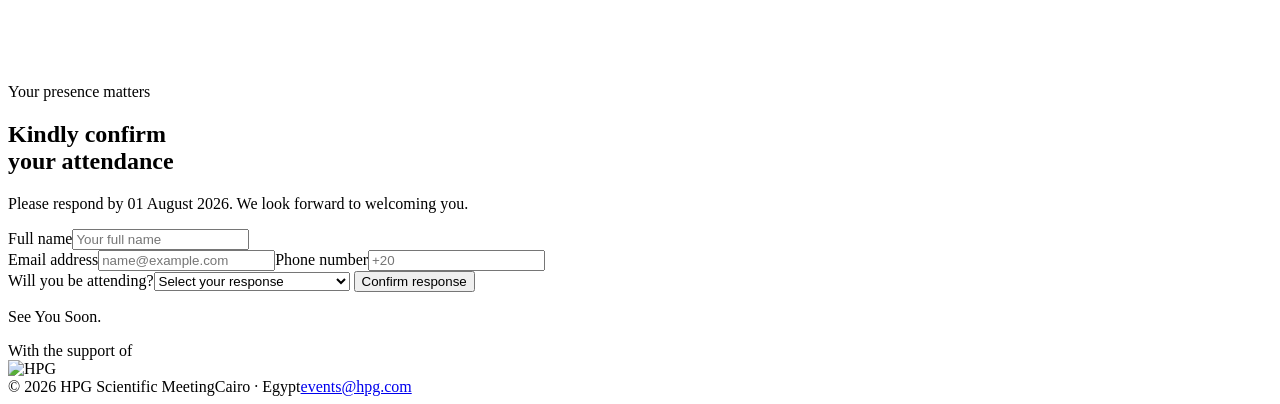
==== commit 46b6f751: "Update index.html" ====
--- a/HPG-Scientific-Meeting/index.html
+++ b/HPG-Scientific-Meeting/index.html
@@ -64,7 +64,12 @@
     <a class="brand" href="/scientific-meeting-HPG/#top" aria-label="HPG home">
       <img src="assets/logo.png" class="logo" alt="HPG logo" onerror="this.hidden=true;this.nextElementSibling.hidden=false">
     </a>
-    <a href="/scientific-meeting-HPG/#rsvp" class="nav-link">Confirm attendance</a>
+<a
+  href="#rsvp"
+  class="nav-link"
+  onclick="event.preventDefault(); document.getElementById('rsvp').scrollIntoView({ behavior: 'smooth' });">
+  Confirm attendance
+</a>
   </header>
 
   <main>
@@ -75,7 +80,12 @@
       <h1 class="reveal">HPG <em>Scientific</em><br>Meeting</h1>
       <p class="lead reveal">An evening of insight, dialogue and meaningful connections—bringing together distinguished healthcare professionals.</p>
       <div class="actions reveal">
-        <a class="btn gold" href="/scientific-meeting-HPG/#details">Explore the event ↓</a>
+        <a
+  class="btn gold"
+  href="#details"
+  onclick="event.preventDefault(); document.getElementById('details').scrollIntoView({ behavior: 'smooth' });">
+  Explore the event ↓
+</a>
         <a class="btn outline" id="calendarLink" target="_blank" rel="noopener">Add to calendar</a>
       </div>
       <div class="event-strip glass reveal">
